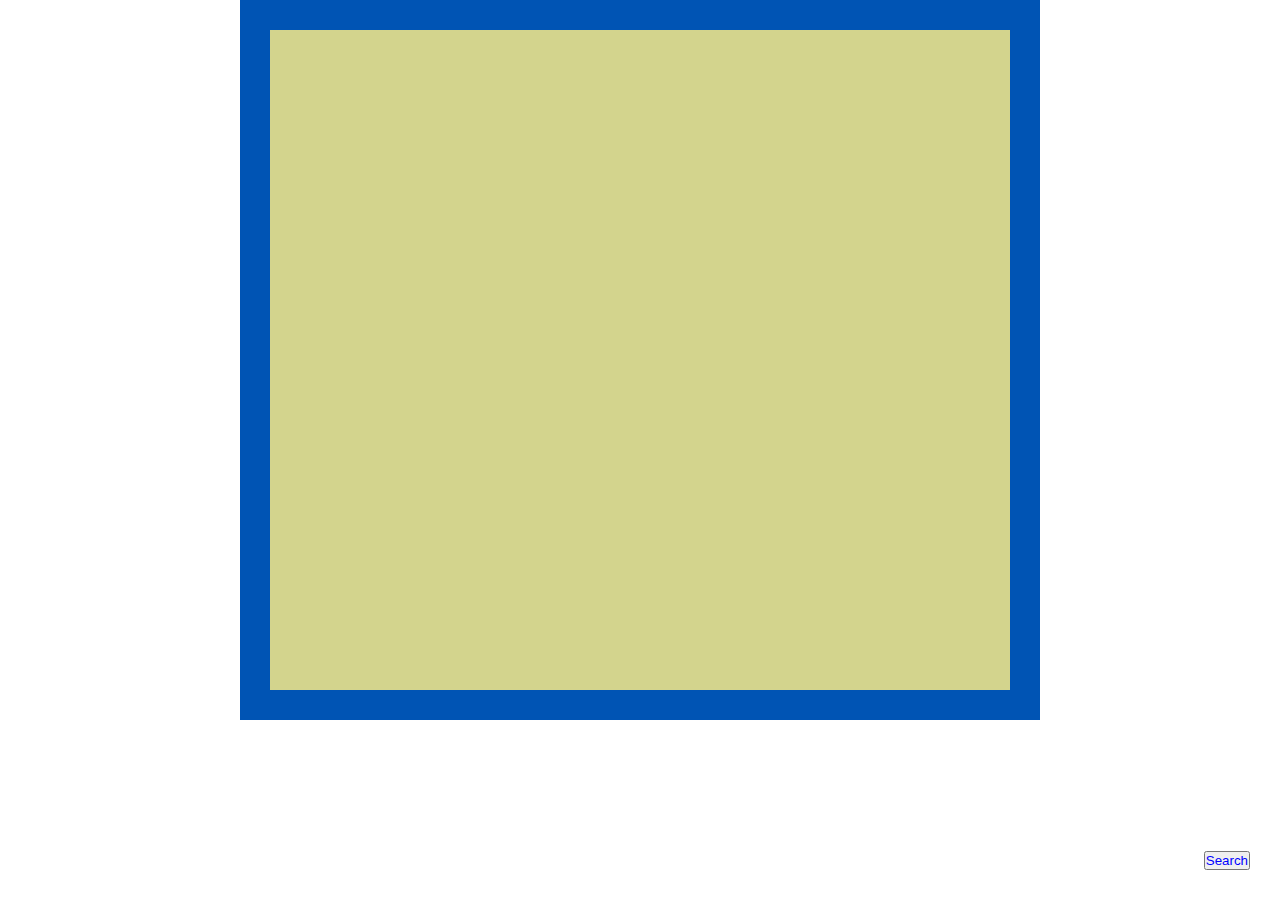
==== index.html @ b9853d9b "new front-end book editor" ====
<!DOCTYPE html>
<html lang="en">

<head>
    <meta charset="UTF-8">
    <meta http-equiv="X-UA-Compatible" content="IE=edge">
    <meta name="viewport" content="width=device-width, initial-scale=1.0">
    <title>Editor de texto rapido</title>
    <script src="js/prism.js" id="prism-js"></script>
    <script src="js/line-number.js" id="line-number-js"></script>
    <script src="src/index.js" type="module" id="editor"></script>
    <link rel="stylesheet" href="css/style.css" id="style">
    <link rel="stylesheet" href="css/prism.css" id="prism">
    <link rel="stylesheet" href="css/print.css" id="print">
    <link rel="stylesheet" href="css/line-number.css" id="line-number">
</head>

<body>
    <div id="container"></div>
</body>
<script>
    document.body.children[1].remove()
</script>
</html>
---- css/style.css ----
* {
    padding: 0;
    margin: 0;
    box-sizing: border-box;
    list-style: none;
    word-wrap: break-word;
}
.hide{
    display: none !important;
}
.search-fixed{
    position: fixed;
    bottom: 30px;
    right: 30px;
    color: blue;
}
body {
    font-family: sans-serif;
}

/*landingPage*/

.lateral-forms {
    background-color: rgba(0, 0, 0, .5);
    /* height: 100vh; */
    position: fixed;
    top: 0;
    right: 0;
    padding: 1em;
    width: 400px;
}

.small {
    /* opacity: .5; */
    left: 0;
    top: unset;
    height: unset;
    bottom: 0;
}

.lateral-forms textarea {
    width: 100%;
    min-height: 80px;
    max-height: 80vh;
    height: min-content;
    font-family: sans-serif;
    padding: .5em;
}

.btnContainer, .typesContainer, .actionsContainer, .linenumberContainer {
    display: flex;
    flex-flow: row;
    bottom: 0;
    position: relative;
}

.btnContainer button, .typesContainer button {
    width: 100%;
}

.actionsContainer {
    flex-flow: column;
}

.linenumberContainer > input,
.linenumberContainer > button,
.linenumberContainer > div{
    width: 100%;
    text-align: center;
    /* display: flex;
    flex-flow: row; */
}


/*Container*/

#container {
    width: 800px;
    min-height: 720px;
    margin: auto ;
    padding: 2em;
    padding: 0em 2em;
    /* background-image: url(../img/A4.png); */
    background-size: contain;
    background-position-y: 0;
    border-left: 30px solid rgb(0, 84, 180);
    border-right: 30px solid rgb(0, 84, 180);
    border: 30px solid rgb(0, 84, 180);
    /* border-radius: 30px; */
    background-color: rgb(211, 212, 141);
}

p {
    text-align: justify;
}
.image-container{
    width: 100%;
    display: flex;
    justify-content: center;
    background-color: white;
    padding: 1em ;
}
img{
    max-width: 100%;
    object-fit: cover;
    box-shadow: 2px 2px 8px black;
}

/* PRE CODE */

pre, code {
    width: 100%;
}

/*DELETE*/

.red {
    background-color: red !important;
}

/*Visuale elements*/

h1 {
    padding-top: 1em;
    padding-bottom: .25em;
}
p, h2{
    padding: .2em 0;
}

/*SELECTOR CURSOR NODE*/
.node-selected::before{
    content: ' ';
    width: 50px;
    height: 5px;
    position: absolute;
    margin-left: -50px;
    background-color: red;
}

/*searcher*/
.searcher{
    width: 100;
    padding: 1em;
    background-color: gray;
    min-height: 100vh;
    color: white;
}
.searcher > .searcher-header,
.searcher > .searcher-body
{
    background-color: green;
    min-height: 50px;
    width: 100;
    padding: 1em;
}
.searcher > .searcher-body{
    /* background-color: blue; */
    background-color: white;
    min-height: 80vh;
    color: rgb(48, 48, 48);
}
.searcher > .searcher-body >ul>li>b{
    display: block;
    cursor: pointer;
    color: blue;
    padding-top: .25em;
}
.searcher > .searcher-body >ul>li>i{
    display: block;
    padding-bottom: .5em;
    padding-top: .25em;
    
}

/*form-new-chapter*/
.form-new-chapter{
    background-color: red;
    padding: 1em;
    box-sizing: border-box;
    position: relative;
}
.form-new-chapter> input[type='text'],
.form-new-chapter > textarea{
    width: 100%;
    font-family: sans-serif;
    margin-bottom: 1em auto;
    box-sizing: border-box;
    position: relative;
}
.fix-bottom{
    position: fixed;
    bottom: 0;
}
---- css/prism.css ----
/* PrismJS 1.23.0
https://prismjs.com/download.html#themes=prism-okaidia&languages=[base64] */
/**
 * okaidia theme for JavaScript, CSS and HTML
 * Loosely based on Monokai textmate theme by http://www.monokai.nl/
 * @author ocodia
 */

code[class*="language-"],
pre[class*="language-"] {
	color: #f8f8f2;
	background: none;
	text-shadow: 0 1px rgba(0, 0, 0, 0.3);
	font-family: Consolas, Monaco, 'Andale Mono', 'Ubuntu Mono', monospace;
	font-size: 1em;
	text-align: left;
	white-space: pre;
	word-spacing: normal;
	word-break: normal;
	word-wrap: normal;
	line-height: 1.5;

	-moz-tab-size: 4;
	-o-tab-size: 4;
	tab-size: 4;

	-webkit-hyphens: none;
	-moz-hyphens: none;
	-ms-hyphens: none;
	hyphens: none;
}

/* Code blocks */
pre[class*="language-"] {
	padding: 1em;
	margin: .5em 0;
	overflow: auto;
	border-radius: 0.3em;
}

:not(pre) > code[class*="language-"],
pre[class*="language-"] {
	background: #272822;
}

/* Inline code */
:not(pre) > code[class*="language-"] {
	padding: .1em;
	border-radius: .3em;
	white-space: normal;
}

.token.comment,
.token.prolog,
.token.doctype,
.token.cdata {
	color: #8292a2;
}

.token.punctuation {
	color: #f8f8f2;
}

.token.namespace {
	opacity: .7;
}

.token.property,
.token.tag,
.token.constant,
.token.symbol,
.token.deleted {
	color: #f92672;
}

.token.boolean,
.token.number {
	color: #ae81ff;
}

.token.selector,
.token.attr-name,
.token.string,
.token.char,
.token.builtin,
.token.inserted {
	color: #a6e22e;
}

.token.operator,
.token.entity,
.token.url,
.language-css .token.string,
.style .token.string,
.token.variable {
	color: #f8f8f2;
}

.token.atrule,
.token.attr-value,
.token.function,
.token.class-name {
	color: #e6db74;
}

.token.keyword {
	color: #66d9ef;
}

.token.regex,
.token.important {
	color: #fd971f;
}

.token.important,
.token.bold {
	font-weight: bold;
}
.token.italic {
	font-style: italic;
}

.token.entity {
	cursor: help;
}
---- css/print.css ----
@page {
    size: A4;
}

h1 {
    page-break-before: always;
}

/* pre,
code {
    page-break-inside: avoid;
} */

img {
    page-break-inside: avoid;
}


/* 
@page: right {
    @bottom-right {
        content: counter(page);
    }
} */

@page: left {
    @bottom-left {
        content: "Page " counter(page) " of " counter(pages);
    }
}
---- css/line-number.css ----
pre[class*="language-"].line-numbers {
    position: relative;
    padding-left: 3.8em;
    counter-reset: linenumber;
}

pre[class*="language-"].line-numbers>code {
    position: relative;
    white-space: inherit;
}

.line-numbers .line-numbers-rows {
    position: absolute;
    pointer-events: none;
    top: 0;
    font-size: 100%;
    left: -3.8em;
    width: 3em;
    /* works for line-numbers below 1000 lines */
    letter-spacing: -1px;
    border-right: 1px solid #999;
    -webkit-user-select: none;
    -moz-user-select: none;
    -ms-user-select: none;
    user-select: none;
}

.line-numbers-rows>span {
    display: block;
    counter-increment: linenumber;
}

.line-numbers-rows>span:before {
    content: counter(linenumber);
    color: #999;
    display: block;
    padding-right: 0.8em;
    text-align: right;
}
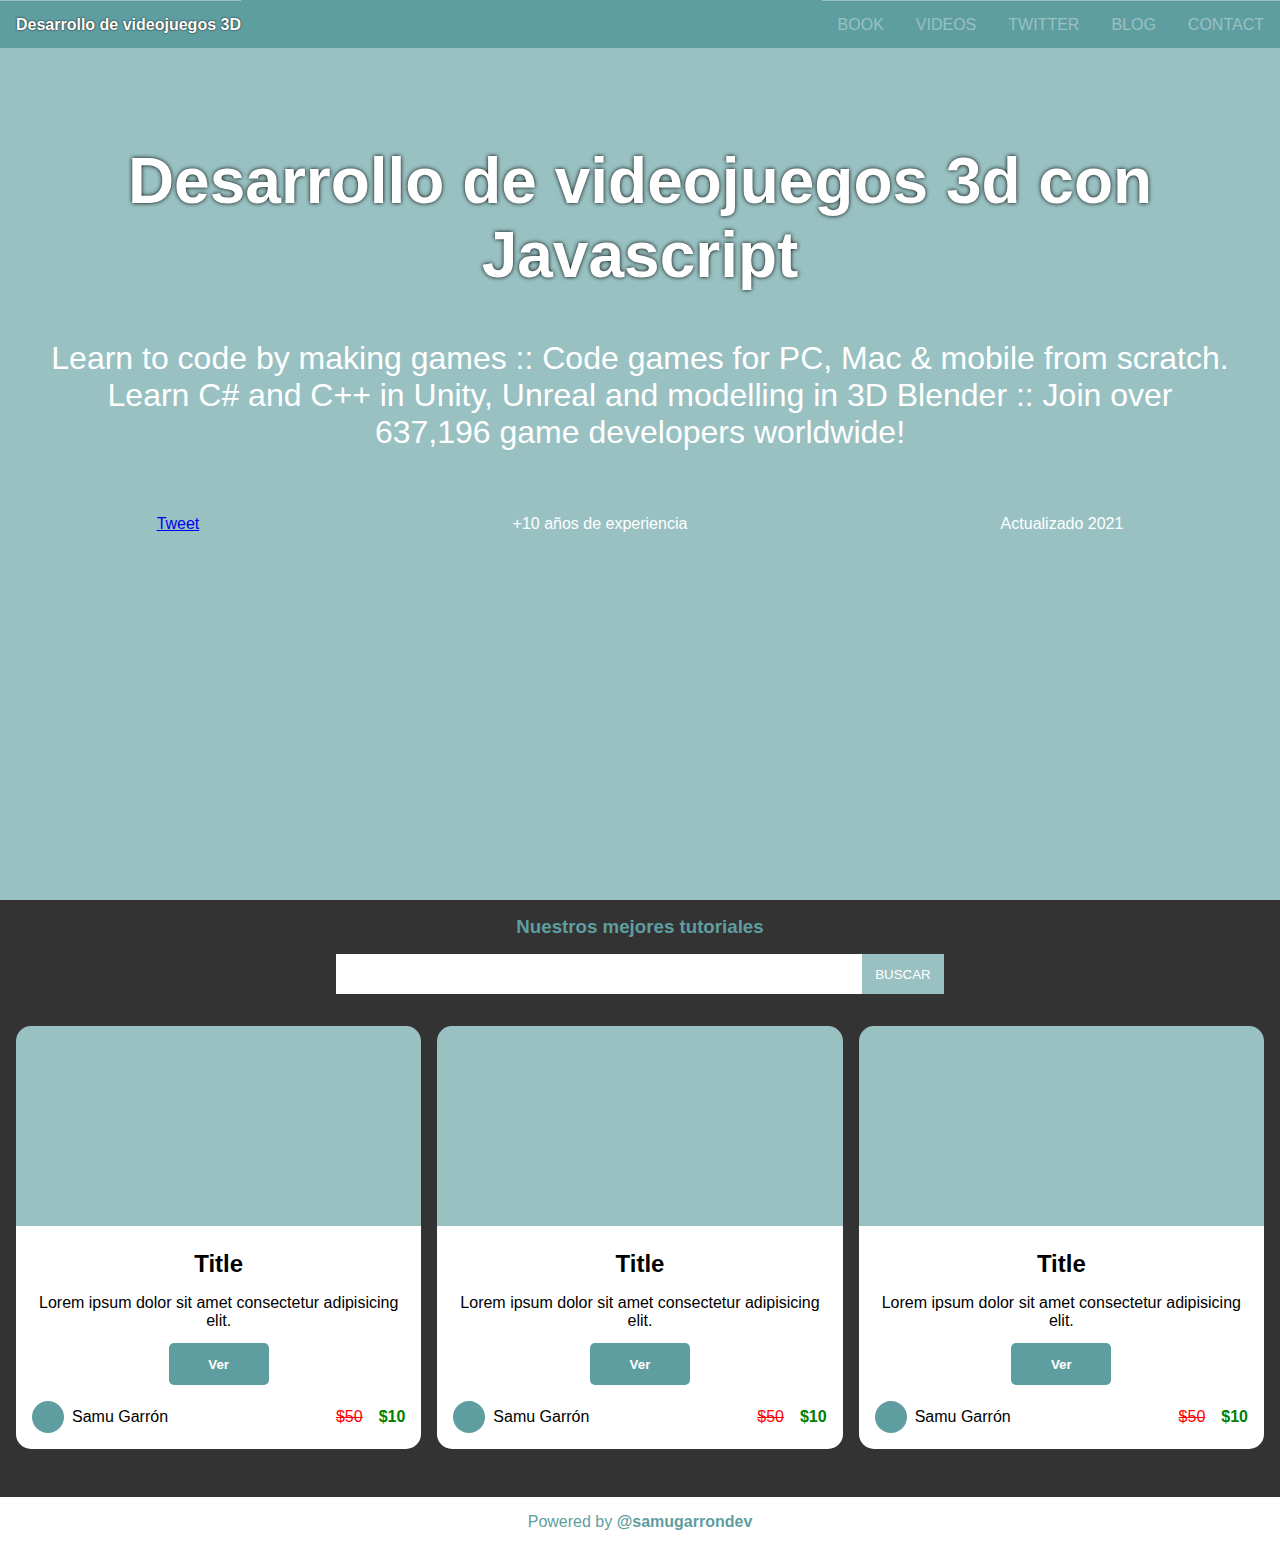
==== commit 5051e056: "New Website" ====
--- a/index.html
+++ b/index.html
@@ -5,20 +5,117 @@
     <meta charset="UTF-8">
     <meta http-equiv="X-UA-Compatible" content="IE=edge">
     <meta name="viewport" content="width=device-width, initial-scale=1.0">
-    <title>Editor de texto rapido</title>
-    <script src="js/prism.js" id="prism-js"></script>
-    <script src="js/line-number.js" id="line-number-js"></script>
-    <script src="src/index.js" type="module" id="editor"></script>
-    <link rel="stylesheet" href="css/style.css" id="style">
-    <link rel="stylesheet" href="css/prism.css" id="prism">
-    <link rel="stylesheet" href="css/print.css" id="print">
-    <link rel="stylesheet" href="css/line-number.css" id="line-number">
+    <title>Desarrollo de videjuegos 3d con Javascript</title>
+    <link rel="stylesheet" href="website/style.css">
+    <script src="website/app.js?" type="module"></script>
+    <!-- seo -->
+    <meta name="twitter:image:src"
+        content="https://www.desarrollodevideojuegos3dconjavascript.ga/desarrollodevideojuegos3dconjavascript.png" />
+    <meta name="twitter:site" content="@desarrollodevideojuegos3dconjavascript" />
+    <meta name="twitter:card" content="summary" />
+    <meta name="twitter:title" content="Desarrollo de videojuegos en 3D con javascript" />
+    <meta name="twitter:description" content="Desarrollo de videojuegos en 3D con javascript" />
+    <meta property="og:image"
+        content="https://www.desarrollodevideojuegos3dconjavascript.ga/desarrollodevideojuegos3dconjavascript.png" />
+    <meta property="og:image:alt" content="Desarrollo de videojuegos en 3D con javascript" />
+    <meta property="og:site_name" content="Desarrollo de videojuegos en 3D con javascript" />
+    <meta property="og:type" content="profile" />
+    <meta property="og:title" content="Desarrollo de videojuegos en 3D con javascript" />
+    <meta property="og:url" content="https://www.desarrollodevideojuegos3dconjavascript.ga" />
+    <meta property="og:description" content="Desarrollo de videojuegos en 3D con javascript" />
+    <meta property="profile:username" content="desarrollodevideojuegos3dconjavascript" />
+    <!-- seo -->
 </head>
 
 <body>
-    <div id="container"></div>
+    <header>
+        <div>
+            <h1>Desarrollo de videojuegos 3D</h1>
+            <span>
+
+                <svg version="1.1" id="Layer_1" xmlns="http://www.w3.org/2000/svg"
+                    xmlns:xlink="http://www.w3.org/1999/xlink" x="0px" y="0px" stroke="currentColor" fill="currentColor"
+                    width="1em" height="1em" viewBox="0 0 92 92" enable-background="new 0 0 92 92" xml:space="preserve">
+                    <path id="XMLID_101_" d="M78,23.5H14c-3.6,0-6.5-2.9-6.5-6.5s2.9-6.5,6.5-6.5h64c3.6,0,6.5,2.9,6.5,6.5S81.6,23.5,78,23.5z M84.5,46
+        c0-3.6-2.9-6.5-6.5-6.5H14c-3.6,0-6.5,2.9-6.5,6.5s2.9,6.5,6.5,6.5h64C81.6,52.5,84.5,49.6,84.5,46z M84.5,75c0-3.6-2.9-6.5-6.5-6.5
+        H14c-3.6,0-6.5,2.9-6.5,6.5s2.9,6.5,6.5,6.5h64C81.6,81.5,84.5,78.6,84.5,75z" />
+                </svg>
+            </span>
+        </div>
+        <ul>
+            <li>BOOK</li>
+            <li>VIDEOS</li>
+            <li>TWITTER</li>
+            <li>BLOG</li>
+            <li>CONTACT</li>
+        </ul>
+
+    </header>
+    <main>
+        <section class="image">
+            <h1>Desarrollo de videojuegos 3d con Javascript</h1>
+            <span>Learn to code by making games :: Code games for PC, Mac & mobile from scratch. Learn C# and C++ in
+                Unity, Unreal and modelling in 3D Blender :: Join over 637,196 game developers worldwide!</span>
+            <ul>
+                <li>
+                    <a href="https://twitter.com/share?ref_src=twsrc%5Etfw" class="twitter-share-button"
+                        data-show-count="false">Tweet</a>
+                    <script async src="https://platform.twitter.com/widgets.js" charset="utf-8"></script>
+                </li>
+                <li>+10 años de experiencia</li>
+                <li>Actualizado 2021</li>
+            </ul>
+
+            </iframe>
+        </section>
+        <section class="cards-intro">
+            <h3>Nuestros mejores tutoriales</h3>
+            <div><input type="text"><button>Buscar</button></div>
+        </section>
+        <section class="cards">
+            <div class="card">
+                <div class="img"></div>
+                <div class="data">
+                    <h2>Title</h2>
+                    <p>Lorem ipsum dolor sit amet consectetur adipisicing elit.</p>
+                    <input type="button" value="Ver">
+                    <ul>
+                        <li>
+                            <div class="img-author"></div>
+                            <span class="author">Samu Garrón</span>
+                        </li>
+                        <li><span class="before">50</span>
+                            <span class="price">10</span>
+                        </li>
+                    </ul>
+                </div>
+            </div>
+        </section>
+        <section class="tiwtch">
+            <!-- Add a placeholder for the Twitch embed -->
+            <div id="twitch-embed"></div>
+
+            <!-- Load the Twitch embed JavaScript file -->
+            <script src="https://embed.twitch.tv/embed/v1.js"></script>
+
+            <!-- Create a Twitch.Embed object that will render within the "twitch-embed" element -->
+            <script type="text/javascript">
+                new Twitch.Embed("twitch-embed", {
+                    width: "100%",
+                    height: 480,
+                    channel: "samugarron",
+                    // Only needed if this page is going to be embedded on other websites
+                    parent: ["embed.example.com", "othersite.example.com"]
+                });
+            </script>
+        </section>
+        <section></section>
+    </main>
+    <footer>
+        <div>
+            Powered by <b>@samugarrondev</b>
+        </div>
+    </footer>
 </body>
-<script>
-    document.body.children[1].remove()
-</script>
+
 </html>--- a/website/style.css
+++ b/website/style.css
@@ -0,0 +1,324 @@
+* {
+    margin: 0;
+    padding: 0;
+    list-style: none;
+    box-sizing: border-box;
+    outline: none;
+}
+
+:root {
+    --main-bg: #333;
+    --primary-color: #5f9ea0;
+    --primary-color-light: #99c1c2;
+    --header-height: 5vw;
+}
+
+/* body */
+
+body {
+    background-color: var(--main-bg);
+    font-family: sans-serif;
+    font-size: 16px;
+}
+
+/* header */
+
+header {
+    background-color: var(--primary-color);
+    position: fixed;
+    width: 100%;
+    z-index: 1;
+}
+
+header>ul {
+    display: flex;
+    flex-flow: column;
+    align-items: center;
+    cursor: pointer;
+    display: none;
+}
+
+header>ul>li, header>div {
+    text-align: center;
+    height: 3em;
+    color: var(--primary-color-light);
+    transition: all .25s ease;
+    width: 100%;
+    line-height: 3em;
+    border-top: 1px solid var(--primary-color-light);
+}
+
+header>div {
+    color: white;
+    text-shadow: 0 0 2px black;
+}
+
+@media (min-width: 850px) {
+    header {
+        display: flex;
+        flex-flow: row;
+        justify-content: space-between;
+    }
+    header>ul {
+        display: flex;
+        flex-flow: row;
+        max-width: 600px;
+    }
+    header>ul>li {
+        padding-left: 1em;
+        padding-right: 1em;
+    }
+    header>ul>li, header>div {
+        width: auto;
+    }
+    header>div>span {
+        display: none !important;
+    }
+}
+
+header>ul>li:hover {
+    color: white;
+}
+
+header>div {
+    display: flex;
+    flex-flow: row;
+    justify-content: space-between;
+    align-items: center;
+}
+
+header>div>h1 {
+    font-size: 1em;
+    padding-left: 1em;
+}
+
+header>div>span {
+    height: 1em;
+    width: 2em;
+    font-size: 2em;
+    color: var(--primary-color-light);
+    transition: all .25s ease;
+}
+
+header>div>span:hover {
+    color: white;
+}
+
+/* imagen */
+section.image {
+    background-color: var(--primary-color-light);
+    color: white;
+    background-image: url(https://desarrollodevideojuegos3dconjavascript.files.wordpress.com/2021/05/thewarrior-e1619895438884.png);
+    background-size: cover;
+    background-blend-mode: multiply;
+    padding-top: 3em;
+}
+
+section.image>h1, section.image>span {
+    display: block;
+    text-align: center;
+    padding: 1em;
+    padding-bottom: 0em;
+}
+
+section.image>h1 {
+    text-shadow: 0 0 4px black;
+}
+
+section.image>ul {
+    display: flex;
+    flex-flow: column;
+    width: 100%;
+    justify-content: space-around;
+    padding-top: 1em;
+    padding-bottom: 1em;
+    text-align: center;
+}
+
+@media (min-width: 850px) {
+    section.image {
+        height: 100vh;
+    }
+    section.image>h1, section.image>span {
+        display: block;
+        text-align: center;
+        padding: 1.5em;
+        padding-bottom: 0em;
+        font-size: 2em;
+    }
+    section.image>h1 {
+        font-size: 4em;
+    }
+    section.image>ul {
+        padding-top: 4em;
+        padding-bottom: 4em;
+        flex-flow: row;
+    }
+}
+
+/* card-intro */
+
+section.cards-intro {
+    color: var(--primary-color);
+    text-align: center;
+    padding-top: 1em;
+    padding-bottom: 1em;
+}
+
+section.cards-intro>div {
+    display: flex;
+    padding-top: 1em;
+    padding-left: 1em;
+    padding-right: 1em;
+}
+
+section.cards-intro>div>* {
+    height: 3em;
+    border: none;
+}
+
+section.cards-intro>div>input {
+    width: 100%;
+    padding-left: .5em;
+    padding-right: .5em;
+}
+
+section.cards-intro>div>button {
+    padding-left: 1em;
+    padding-right: 1em;
+    background-color: var(--primary-color-light);
+    color: white;
+    text-transform: uppercase;
+}
+
+@media (min-width: 750px) {
+    section.cards-intro {
+        width: 50%;
+        margin: auto;
+    }
+}
+
+/* cards */
+
+section.cards {
+    display: grid;
+    grid-template-columns: 1fr;
+    padding: 1em;
+}
+
+@media (min-width: 600px) {
+    section.cards {
+        grid-template-columns: 1fr 1fr;
+        gap: 1em;
+    }
+}
+
+@media (min-width: 800px) {
+    section.cards {
+        grid-template-columns: 1fr 1fr 1fr;
+        gap: 1em;
+    }
+}
+
+div.card>div.img {
+    height: 200px;
+    background-color: var(--primary-color-light);
+    border-radius: 15px 15px 0 0;
+}
+
+div.card>div.data {
+    height: fit-content;
+    background-color: white;
+    border-radius: 0 0 15px 15px;
+    margin-bottom: 1em;
+    text-align: center;
+}
+
+div.data>h2, div.data>p, div.data>input, div.data>ul {
+    padding-top: 1em;
+    padding-left: 1em;
+    padding-right: 1em;
+}
+
+div.data>input {
+    border-radius: 5px;
+    min-width: 100px;
+    border: none;
+    padding: 1em;
+    margin: 1em;
+    margin-bottom: 0;
+    background-color: var(--primary-color);
+    font-weight: bolder;
+    color: white;
+    cursor: pointer;
+}
+
+div.data>ul {
+    display: flex;
+    flex-flow: row;
+    justify-content: space-between;
+    width: 100%;
+    padding-bottom: 1em;
+}
+
+div.data>ul>li {
+    display: flex;
+    flex-flow: row;
+    justify-content: center;
+    align-items: center;
+}
+
+.img-author {
+    width: 2em;
+    height: 2em;
+    border-radius: 50%;
+    background-color: var(--primary-color);
+}
+
+.author {
+    padding-left: .5em;
+    /* display: block; */
+}
+
+.before::before, .price::before {
+    content: "$";
+    padding-left: 1em;
+}
+
+.before {
+    color: red;
+    text-decoration: line-through;
+}
+
+.price {
+    color: green;
+    font-weight: bolder;
+}
+
+/* tiwtch */
+
+section.tiwtch {
+    text-align: center;
+    padding: 1em;
+    padding-top: 0;
+}
+
+/* footer */
+
+footer {
+    bottom: 0;
+    width: 100%;
+    min-height: 40px;
+    display: flex;
+    flex-flow: row;
+    background-color: white;
+    position: relative;
+    bottom: 0;
+    color: var(--primary-color);
+}
+
+footer>div {
+    margin: 1em;
+    text-align: center;
+    width: 100%;
+}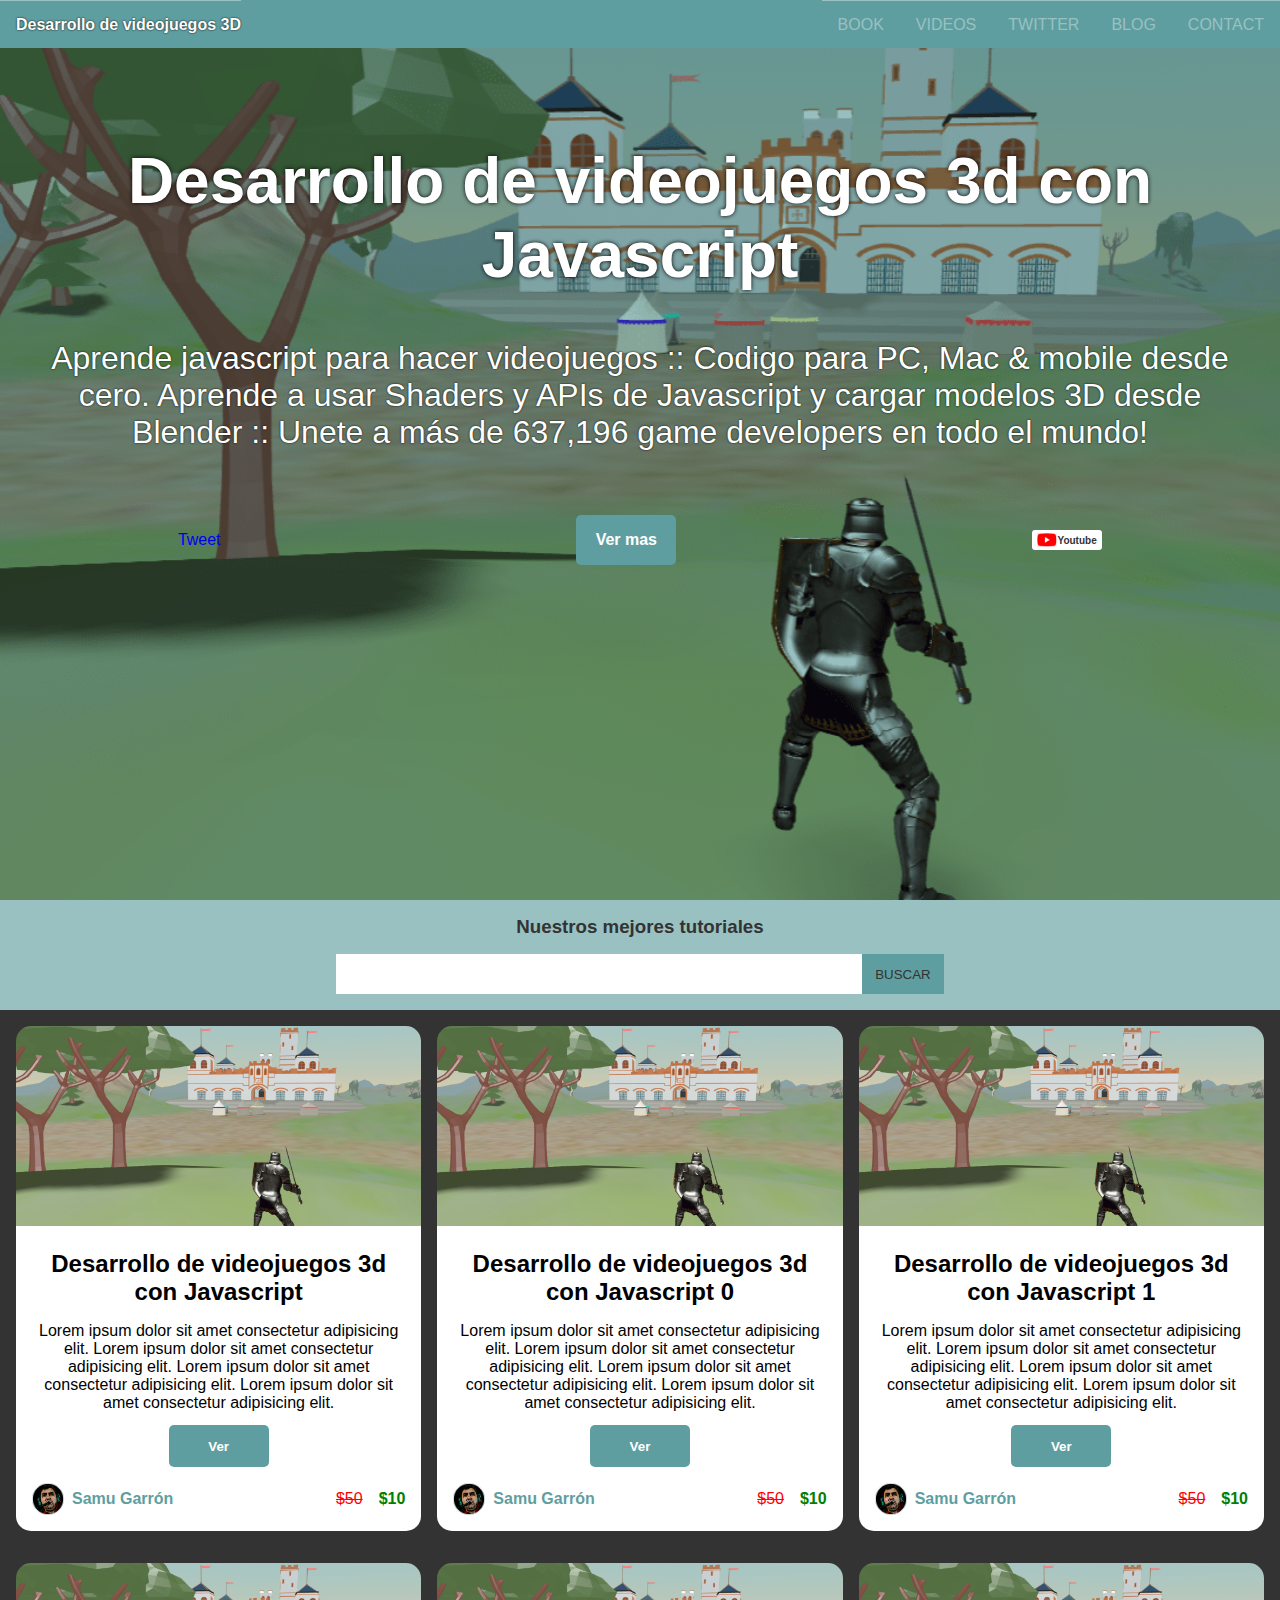
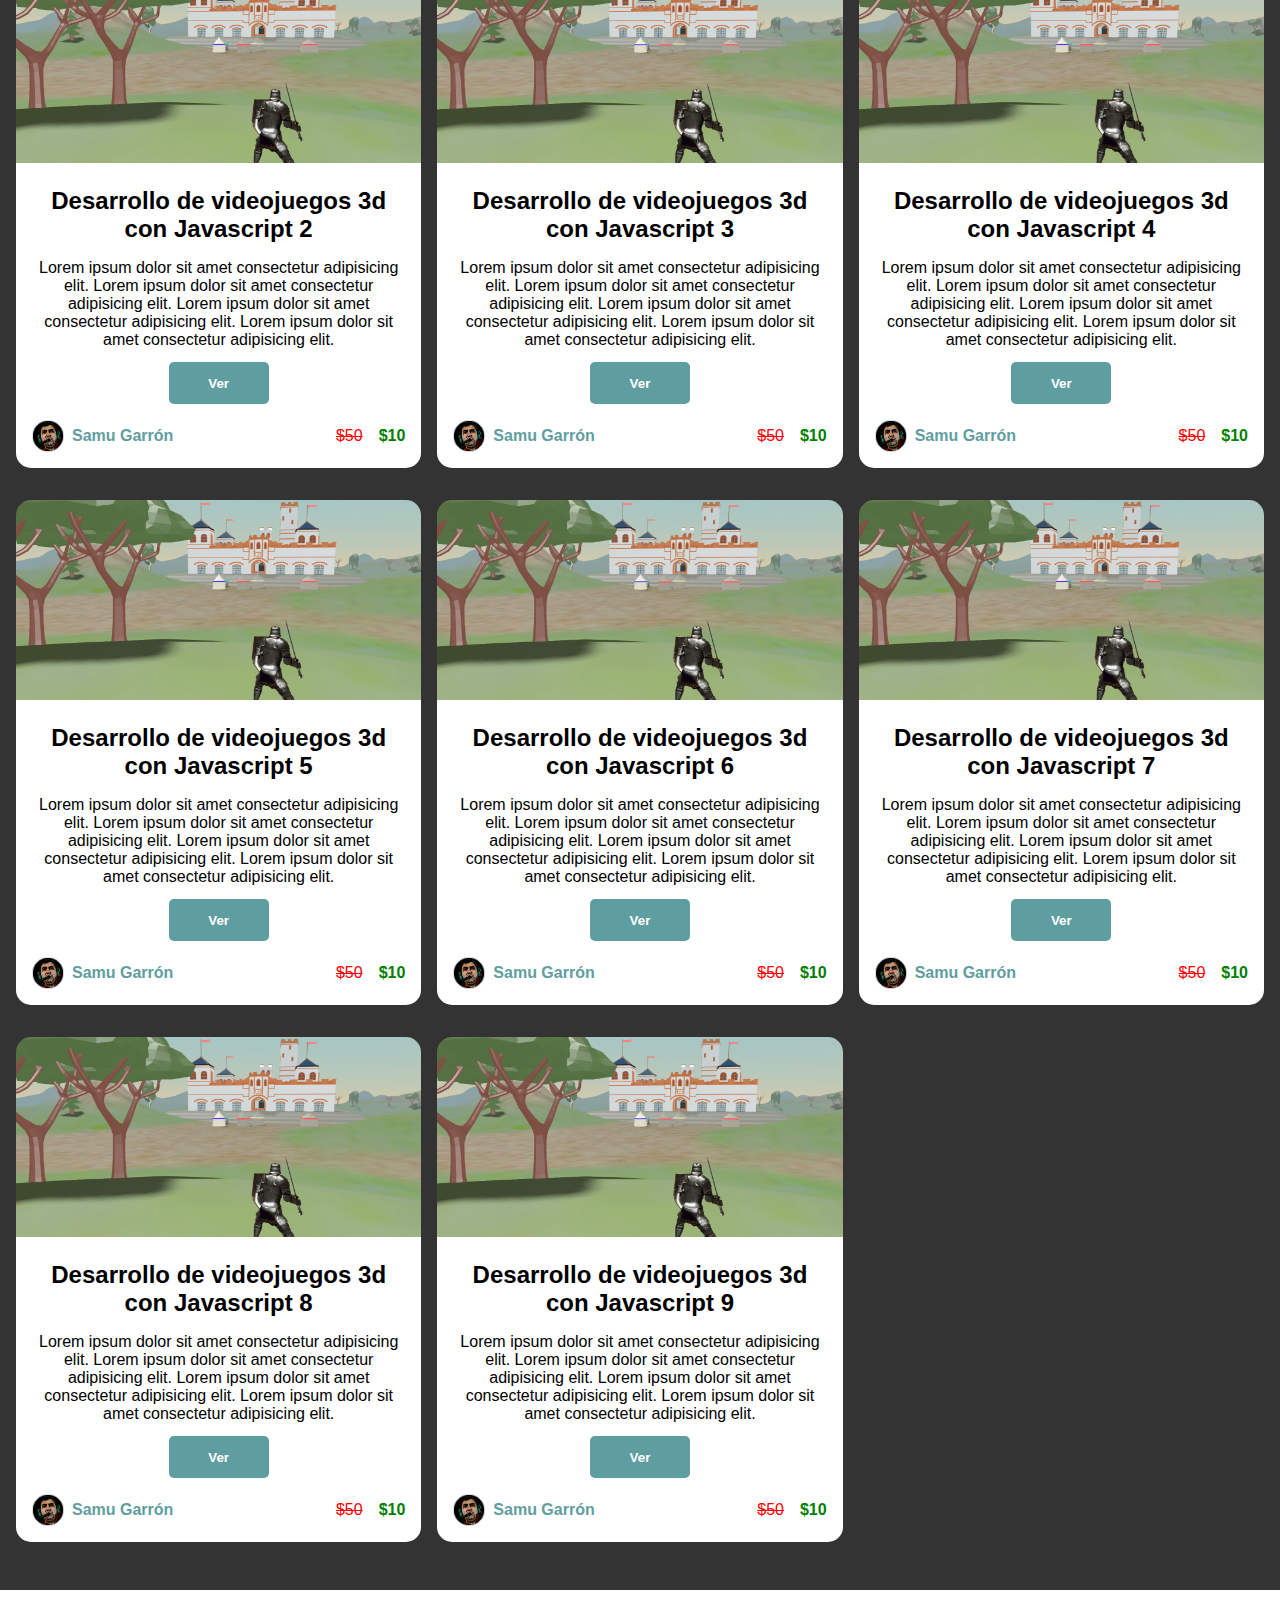
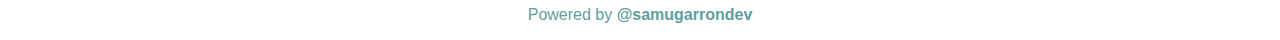
==== commit 65594848: "Pictures" ====
--- a/index.html
+++ b/index.html
@@ -8,23 +8,6 @@
     <title>Desarrollo de videjuegos 3d con Javascript</title>
     <link rel="stylesheet" href="website/style.css">
     <script src="website/app.js?" type="module"></script>
-    <!-- seo -->
-    <meta name="twitter:image:src"
-        content="https://www.desarrollodevideojuegos3dconjavascript.ga/desarrollodevideojuegos3dconjavascript.png" />
-    <meta name="twitter:site" content="@desarrollodevideojuegos3dconjavascript" />
-    <meta name="twitter:card" content="summary" />
-    <meta name="twitter:title" content="Desarrollo de videojuegos en 3D con javascript" />
-    <meta name="twitter:description" content="Desarrollo de videojuegos en 3D con javascript" />
-    <meta property="og:image"
-        content="https://www.desarrollodevideojuegos3dconjavascript.ga/desarrollodevideojuegos3dconjavascript.png" />
-    <meta property="og:image:alt" content="Desarrollo de videojuegos en 3D con javascript" />
-    <meta property="og:site_name" content="Desarrollo de videojuegos en 3D con javascript" />
-    <meta property="og:type" content="profile" />
-    <meta property="og:title" content="Desarrollo de videojuegos en 3D con javascript" />
-    <meta property="og:url" content="https://www.desarrollodevideojuegos3dconjavascript.ga" />
-    <meta property="og:description" content="Desarrollo de videojuegos en 3D con javascript" />
-    <meta property="profile:username" content="desarrollodevideojuegos3dconjavascript" />
-    <!-- seo -->
 </head>
 
 <body>
@@ -54,35 +37,46 @@
     <main>
         <section class="image">
             <h1>Desarrollo de videojuegos 3d con Javascript</h1>
-            <span>Learn to code by making games :: Code games for PC, Mac & mobile from scratch. Learn C# and C++ in
-                Unity, Unreal and modelling in 3D Blender :: Join over 637,196 game developers worldwide!</span>
+            <span>Aprende javascript para hacer videojuegos :: Codigo para PC, Mac & mobile desde cero. Aprende a usar
+                Shaders y APIs de Javascript y cargar modelos 3D desde Blender :: Unete a más de 637,196 game developers
+                en todo el mundo!</span>
             <ul>
                 <li>
                     <a href="https://twitter.com/share?ref_src=twsrc%5Etfw" class="twitter-share-button"
                         data-show-count="false">Tweet</a>
                     <script async src="https://platform.twitter.com/widgets.js" charset="utf-8"></script>
                 </li>
-                <li>+10 años de experiencia</li>
-                <li>Actualizado 2021</li>
+                <li>
+                    <a href="#search"><div class="ver-mas">Ver mas</div></a>
+                </li>
+                <li>
+                    <div class="yt-icon"><img src="/website/yt-icon.png" alt="Youtube"> Youtube</div>
+                </li>
             </ul>
 
             </iframe>
         </section>
-        <section class="cards-intro">
+        <section class="cards-intro" id="search">
             <h3>Nuestros mejores tutoriales</h3>
-            <div><input type="text"><button>Buscar</button></div>
+            <div><input type="text" id="s"><button>Buscar</button></div>
         </section>
         <section class="cards">
             <div class="card">
                 <div class="img"></div>
                 <div class="data">
-                    <h2>Title</h2>
-                    <p>Lorem ipsum dolor sit amet consectetur adipisicing elit.</p>
+                    <h2>Desarrollo de videojuegos 3d con Javascript</h2>
+                    <p>
+                        Lorem ipsum dolor sit amet consectetur adipisicing elit.
+                        Lorem ipsum dolor sit amet consectetur adipisicing elit.
+                        Lorem ipsum dolor sit amet consectetur adipisicing elit.
+                        Lorem ipsum dolor sit amet consectetur adipisicing elit.
+
+                    </p>
                     <input type="button" value="Ver">
                     <ul>
                         <li>
                             <div class="img-author"></div>
-                            <span class="author">Samu Garrón</span>
+                            <span class="author"><a href="#" target="_blank" rel="noopener noreferrer">Samu Garrón</a></span>
                         </li>
                         <li><span class="before">50</span>
                             <span class="price">10</span>
--- a/website/style.css
+++ b/website/style.css
@@ -4,6 +4,7 @@
     list-style: none;
     box-sizing: border-box;
     outline: none;
+    text-decoration: none;
 }
 
 :root {
@@ -12,6 +13,9 @@
     --primary-color-light: #99c1c2;
     --header-height: 5vw;
 }
+html{
+    scroll-behavior: smooth;
+}
 
 /* body */
 
@@ -19,6 +23,10 @@
     background-color: var(--main-bg);
     font-family: sans-serif;
     font-size: 16px;
+}
+
+.hide{
+    display: none !important;
 }
 
 /* header */
@@ -105,10 +113,14 @@
 }
 
 /* imagen */
+
 section.image {
     background-color: var(--primary-color-light);
     color: white;
     background-image: url(https://desarrollodevideojuegos3dconjavascript.files.wordpress.com/2021/05/thewarrior-e1619895438884.png);
+    background-image: url(https://cdn.wallpapersafari.com/1/50/3oOCIL.jpg);
+    background-image: url(The-Legend-of-Samu-min.png);
+    background-position: center;
     background-size: cover;
     background-blend-mode: multiply;
     padding-top: 3em;
@@ -120,7 +132,9 @@
     padding: 1em;
     padding-bottom: 0em;
 }
-
+section.image>span {
+    text-shadow: 0 0 2px black;
+}
 section.image>h1 {
     text-shadow: 0 0 4px black;
 }
@@ -128,11 +142,28 @@
 section.image>ul {
     display: flex;
     flex-flow: column;
-    width: 100%;
     justify-content: space-around;
+    align-items: center;
+    width: 100%;
     padding-top: 1em;
     padding-bottom: 1em;
     text-align: center;
+}
+section.image>ul>li div.ver-mas {
+    border-radius: 5px;
+    min-width: 100px;
+    border: none;
+    padding: 1em;
+    margin-bottom: 0;
+    background-color: var(--primary-color);
+    font-weight: bolder;
+    color: white;
+    cursor: pointer;
+    transition: all .25s ease;
+}
+section.image>ul>li div.ver-mas:hover {
+    background-color: white;
+    color: var(--primary-color);
 }
 
 @media (min-width: 850px) {
@@ -155,6 +186,11 @@
         flex-flow: row;
     }
 }
+section.image>ul {
+    padding-top: 4em;
+    padding-bottom: 4em;
+    flex-flow: row;
+}
 
 /* card-intro */
 
@@ -163,8 +199,13 @@
     text-align: center;
     padding-top: 1em;
     padding-bottom: 1em;
-}
-
+    background-color: var(--primary-color-light);
+    width: 100%;
+}
+
+section.cards-intro>h3 {
+    color: var(--main-bg);
+}
 section.cards-intro>div {
     display: flex;
     padding-top: 1em;
@@ -186,13 +227,13 @@
 section.cards-intro>div>button {
     padding-left: 1em;
     padding-right: 1em;
-    background-color: var(--primary-color-light);
-    color: white;
+    background-color: var(--primary-color);
+    color: var(--main-bg);
     text-transform: uppercase;
 }
 
 @media (min-width: 750px) {
-    section.cards-intro {
+    section.cards-intro>div {
         width: 50%;
         margin: auto;
     }
@@ -224,6 +265,8 @@
     height: 200px;
     background-color: var(--primary-color-light);
     border-radius: 15px 15px 0 0;
+    background-image: url(The-Legend-of-Samu-min.png);
+    background-size: cover;
 }
 
 div.card>div.data {
@@ -273,11 +316,18 @@
     height: 2em;
     border-radius: 50%;
     background-color: var(--primary-color);
+    background-image: url(GarronArgentina.png);
+    background-position: center;
+    background-size: cover;
+    /* as */
 }
 
 .author {
     padding-left: .5em;
-    /* display: block; */
+}
+.author a{
+    font-weight: bold;
+    color: var(--primary-color);
 }
 
 .before::before, .price::before {
@@ -321,4 +371,25 @@
     margin: 1em;
     text-align: center;
     width: 100%;
+}
+
+/* social */
+.yt-icon{
+    background: white;
+    width: 70px;
+    height: 20px;
+    display: flex;
+    flex-direction: row;
+    justify-content: center;
+    align-items: center;
+    color: var(--main-bg);
+    font-size: 10px;
+    font-weight: bold;
+    /* padding: 1px; */
+    margin: auto;
+    border-radius: 3px;
+    cursor: pointer;
+}
+.yt-icon >img{
+    width: 20px;
 }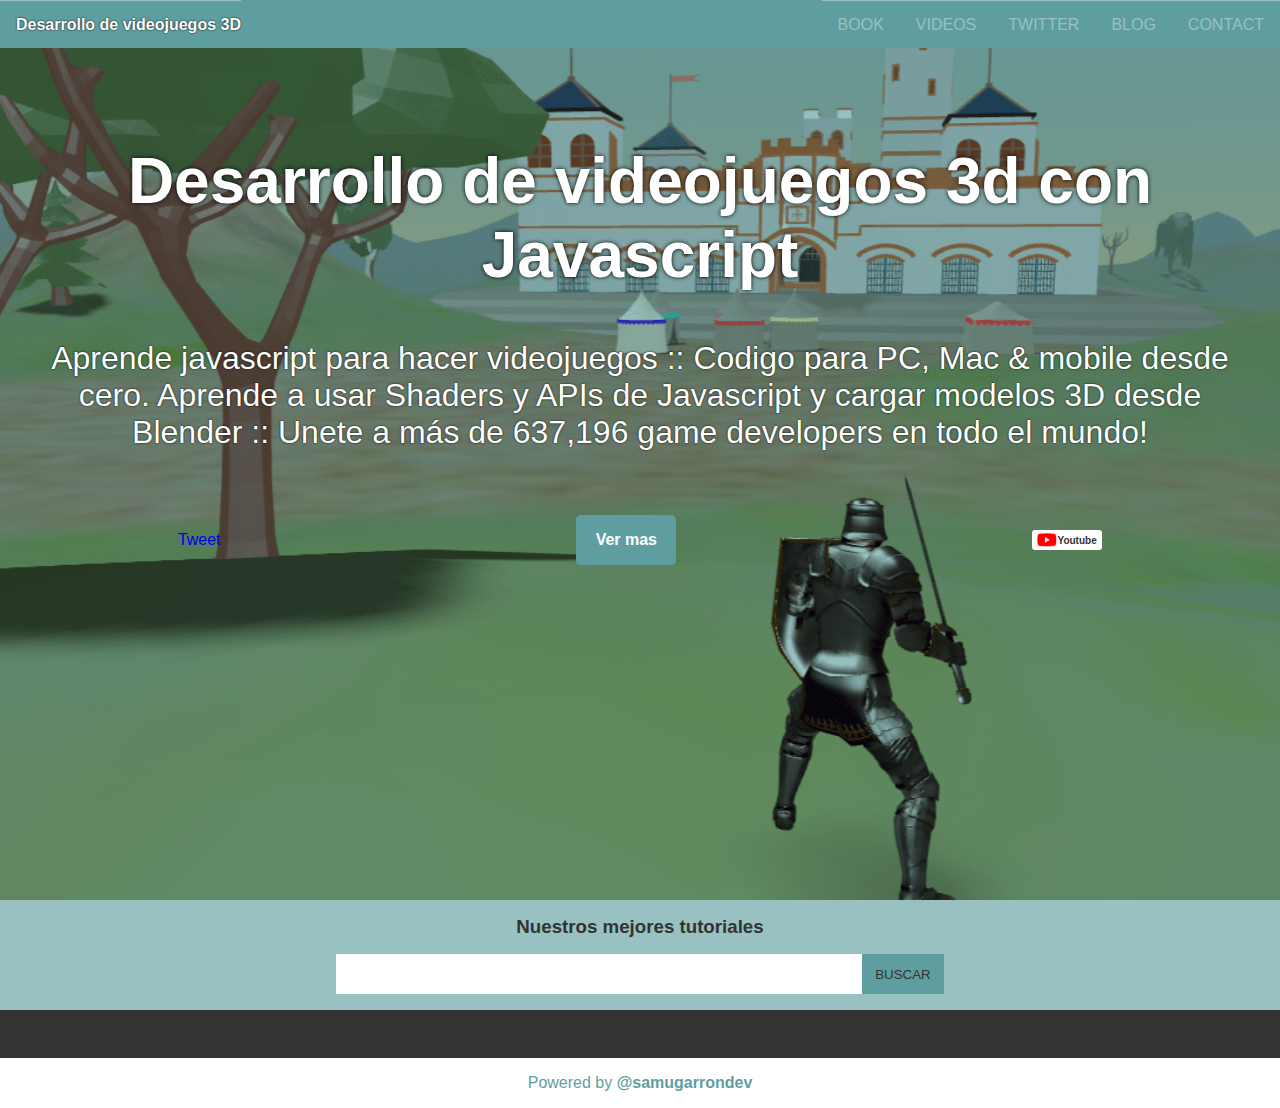
==== commit 8c7c37dd: "Chapters" ====
--- a/index.html
+++ b/index.html
@@ -61,7 +61,7 @@
             <div><input type="text" id="s"><button>Buscar</button></div>
         </section>
         <section class="cards">
-            <div class="card">
+            <div class="card hide">
                 <div class="img"></div>
                 <div class="data">
                     <h2>Desarrollo de videojuegos 3d con Javascript</h2>
@@ -78,8 +78,9 @@
                             <div class="img-author"></div>
                             <span class="author"><a href="#" target="_blank" rel="noopener noreferrer">Samu Garrón</a></span>
                         </li>
-                        <li><span class="before">50</span>
-                            <span class="price">10</span>
+                        <li><span class="before">0.99</span>
+                            <span class="price">0</span>
+                            <span class="free">FREE</span>
                         </li>
                     </ul>
                 </div>
@@ -99,7 +100,7 @@
                     height: 480,
                     channel: "samugarron",
                     // Only needed if this page is going to be embedded on other websites
-                    parent: ["embed.example.com", "othersite.example.com"]
+                    parent: ["www.desarrollodevideojuegos3dconjavascript.ga", "localhost"]
                 });
             </script>
         </section>
--- a/website/style.css
+++ b/website/style.css
@@ -276,7 +276,9 @@
     margin-bottom: 1em;
     text-align: center;
 }
-
+div.data>h2, div.data>p{
+    min-height: 75px;
+}
 div.data>h2, div.data>p, div.data>input, div.data>ul {
     padding-top: 1em;
     padding-left: 1em;
@@ -343,6 +345,12 @@
 .price {
     color: green;
     font-weight: bolder;
+}
+
+.free {
+    color: green;
+    font-weight: bolder;
+    padding-left: 1em;
 }
 
 /* tiwtch */
